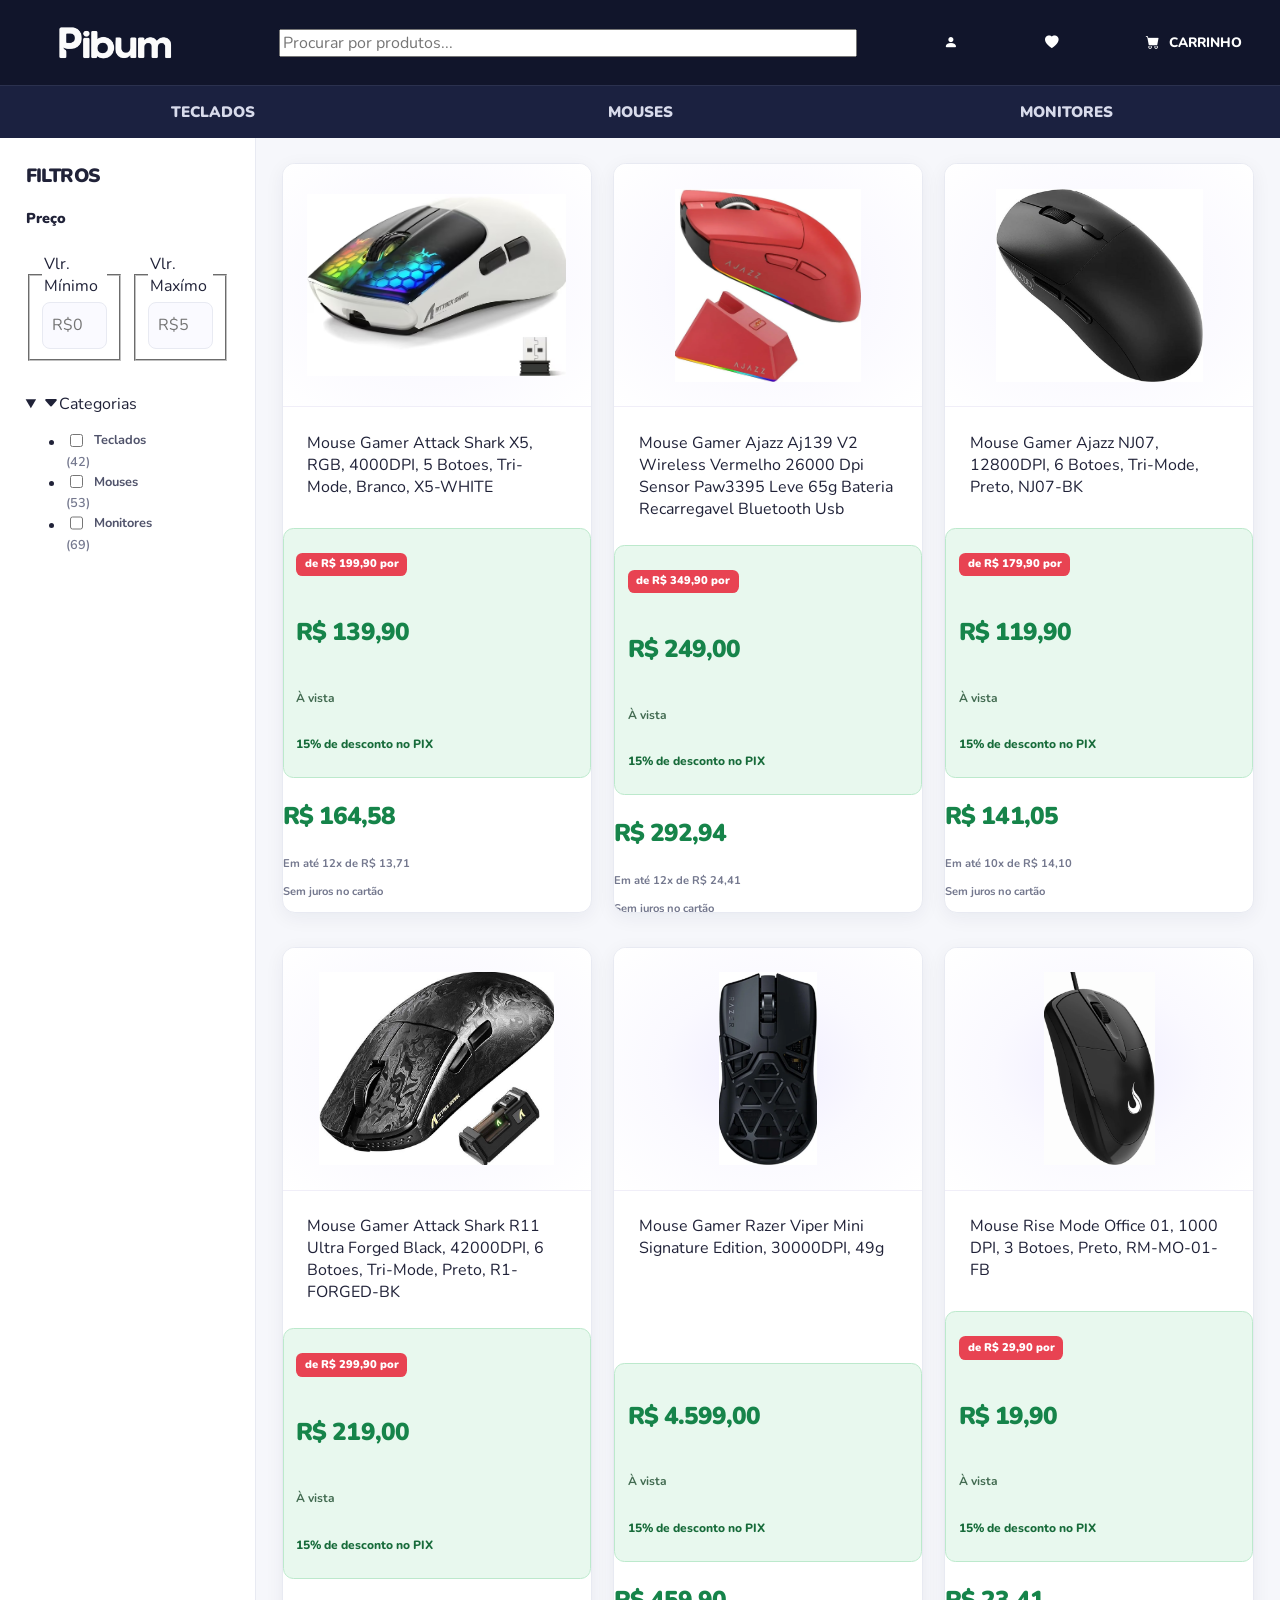
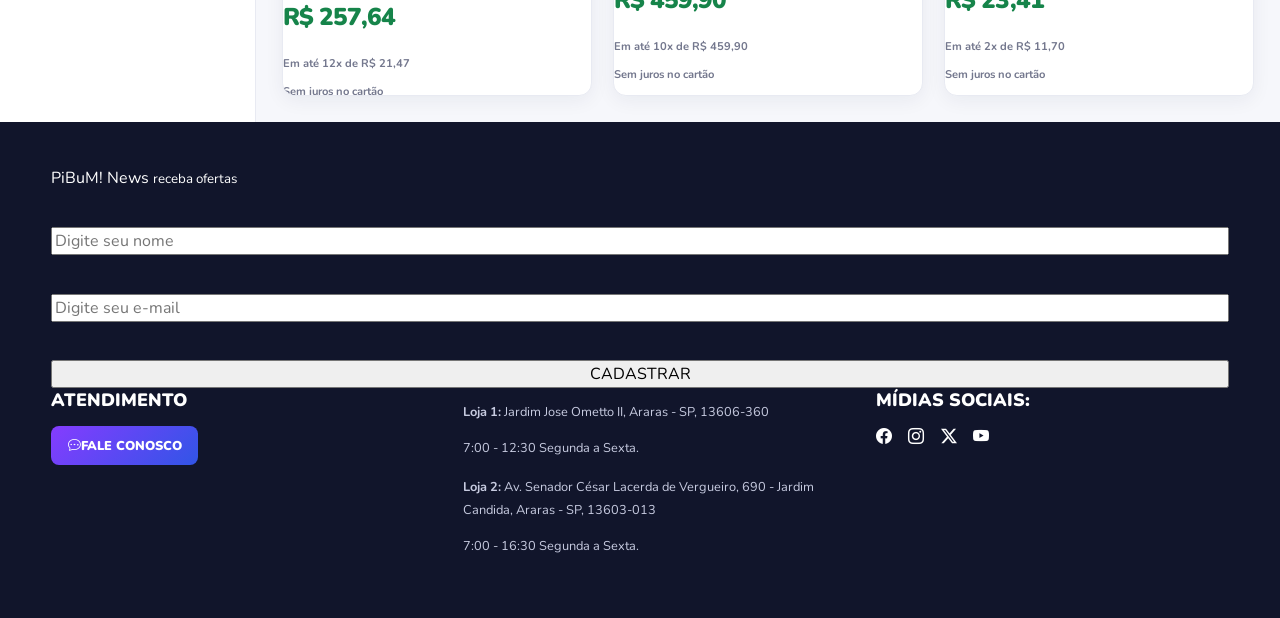
==== monitores.html @ f9accb11 "Add files via upload" ====
<!DOCTYPE html>
<html lang="pt-br">
<head>
    <meta charset="UTF-8">
    <meta name="viewport" content="width=device-width, initial-scale=1.0">
    <link rel="stylesheet" href="style.css">
    <link rel="stylesheet" href="https://cdn.jsdelivr.net/npm/bootstrap-icons@1.13.1/font/bootstrap-icons.min.css">
    <link rel="icon" type="img/png" href="imglogo/Pibum Site Logo.png">
    <title>Pikabum</title>
</head>
<body>
    <header>
        <div class="logo">
            <img src="logo-pibum.png">
        </div>
        
        <input type="search" placeholder="Procurar por produtos..." class="busca">
           
        <div class="user"><i class="bi bi-person-fill"></i></div>
            
        <div class="favoritos"><i class="bi bi-heart-fill"></i></div>
            
        <div class="carrinho">
            <i class="bi bi-cart-fill"></i>
            <div class="texto_carrinho">
                <p>CARRINHO</p>
           
            </div>
        </div>
            
    </header>
    
    <nav>
        <ul>
            <li><a href="index.html">TECLADOS</a></li>
            <li><a href="mouses.html">MOUSES</a></li>
            <li><a href="monitores.html">MONITORES</a></li>
        </ul>
    </nav>

    <aside>

        <h2>FILTROS</h2>
        <div class="blocoPrecos">
            <h3>Preço</h3>

            <div class="caixinhas">
                <div class="caixinhaMin">
                <fieldset> 
                    <legend>Vlr. Mínimo</legend>
                    <input type="number" placeholder="R$0,00" min="0">
               </fieldset>
                </div>

                <div class="caixinhaMax">
                    <fieldset>
                        <legend>Vlr. Maxímo</legend>
                        <input type="number" placeholder="R$5.000,00" min="0">
                    </fieldset>
                </div>
            </div>
        </div>

        <details open class="blocoCategorias">
            <summary><i class="bi bi-caret-down-fill"></i>Categorias</summary>
            <ul>
                <li>
                    <label>
                        <input type="checkbox"> <span>Teclados</span>
                    </label>
                    <span class="quantidade">(42)</span>
                </li>
            
                <li>
                    <label>
                        <input type="checkbox"> <span>Mouses</span>
                    </label>
                    <span class="quantidade">(53)</span>
                </li>

                <li>
                    <label>
                        <input type="checkbox"> <span>Monitores</span>
                    </label>
                    <span class="quantidade">(69)</span>
                </li>
            </ul>
        </details>
    </aside>
    <main>
    <!--MOUSE 1-->

    <div class="cardProduto">

        <div class="cardImagemCaixa">
            <img src="ATTACK SHARK X5 Wireless Gaming Mouse with Tri-Modes.png">
        </div>

        <div class="cardTexto">Mouse Gamer Attack Shark X5, RGB, 4000DPI, 5 Botoes, Tri-Mode, Branco, X5-WHITE</div>
        <div class="cardPix">
            <p class="promo">de R$ 199,90 por</p>
            <p class="preco">R$ 139,90</p>
            <p class="aVista">À vista</p>
            <p class="descontoPix">15% de desconto no PIX</p>
        </div>

        <div class="cardParcela">
            <p class="preco">R$ 164,58</p>
            <p class="infoCartao">Em até 12x de R$ 13,71</p>
            <p class="infoCartao">Sem juros no cartão</p>
        </div>
    </div>

    <!--MOUSE 2-->

    <div class="cardProduto">

        <div class="cardImagemCaixa">
            <img src="Mouse Gamer Ajazz Aj139 V2 Wireless Vermelho 26000 Dpi Sensor Paw3395 Leve 65g Bateria Recarregável Bluetooth Usb.png">
        </div>

        <div class="cardTexto">Mouse Gamer Ajazz Aj139 V2 Wireless Vermelho 26000 Dpi Sensor Paw3395 Leve 65g Bateria Recarregavel Bluetooth Usb</div>
        <div class="cardPix">
            <p class="promo">de R$ 349,90 por</p>
            <p class="preco">R$ 249,00</p>
            <p class="aVista">À vista</p>
            <p class="descontoPix">15% de desconto no PIX</p>
        </div>

        <div class="cardParcela">
            <p class="preco">R$ 292,94</p>
            <p class="infoCartao">Em até 12x de R$ 24,41</p>
            <p class="infoCartao">Sem juros no cartão</p>
        </div>
    </div>

    <!--MOUSE 3-->

    <div class="cardProduto">

        <div class="cardImagemCaixa">
            <img src="Mouse Gamer Ajazz NJ07, 12800DPI, 6 Botoes, Tri-Mode, Preto, NJ07-BK.png">
        </div>

        <div class="cardTexto">Mouse Gamer Ajazz NJ07, 12800DPI, 6 Botoes, Tri-Mode, Preto, NJ07-BK</div>
        <div class="cardPix">
            <p class="promo">de R$ 179,90 por</p>
            <p class="preco">R$ 119,90</p>
            <p class="aVista">À vista</p>
            <p class="descontoPix">15% de desconto no PIX</p>
        </div>

        <div class="cardParcela">
            <p class="preco">R$ 141,05</p>
            <p class="infoCartao">Em até 10x de R$ 14,10</p>
            <p class="infoCartao">Sem juros no cartão</p>
        </div>
    </div>

    <!--MOUSE 4-->
    <div class="cardProduto">

        <div class="cardImagemCaixa">
            <img src="Mouse Gamer Attack Shark R11 Ultra Forged Black, 42000DPI, 6 Botoes, Tri-Mode, Preto, R11-FORGED-BK.png">
        </div>

        <div class="cardTexto">Mouse Gamer Attack Shark R11 Ultra Forged Black, 42000DPI, 6 Botoes, Tri-Mode, Preto, R1-FORGED-BK</div>
        <div class="cardPix">
            <p class="promo">de R$ 299,90 por</p>
            <p class="preco">R$ 219,00</p>
            <p class="aVista">À vista</p>
            <p class="descontoPix">15% de desconto no PIX</p>
        </div>
        
        <div class="cardParcela">
            <p class="preco">R$ 257,64</p>
            <p class="infoCartao">Em até 12x de R$ 21,47</p>
            <p class="infoCartao">Sem juros no cartão</p>
        </div>
    </div>

    <!--MOUSE 5-->

    <div class="cardProduto">

        <div class="cardImagemCaixa">
            <img src="Mouse Gamer Razer Viper Mini Signature Edition, 30000DPI, 49g, 8khz_.png">
        </div>

        <div class="cardTexto">Mouse Gamer Razer Viper Mini Signature Edition, 30000DPI, 49g</div>
        <div class="cardPix">
            <p class="preco">R$ 4.599,00</p>
            <p class="aVista">À vista</p>
            <p class="descontoPix">15% de desconto no PIX</p>
        </div>

        <div class="cardParcela">
            <p class="preco">R$ 459,90</p>
            <p class="infoCartao">Em até 10x de R$ 459,90</p>
            <p class="infoCartao">Sem juros no cartão</p>
        </div>
    </div>

    <!--MOUSE 6-->

    <div class="cardProduto">

        <div class="cardImagemCaixa">
            <img src="Mouse Rise Mode Office 01, 1000 DPI, 3 Botões, Preto, RM-MO-01-FB.png">
        </div>

        <div class="cardTexto">Mouse Rise Mode Office 01, 1000 DPI, 3 Botoes, Preto, RM-MO-01-FB</div>
        <div class="cardPix">
            <p class="promo">de R$ 29,90 por</p>
            <p class="preco">R$ 19,90</p>
            <p class="aVista">À vista</p>
            <p class="descontoPix">15% de desconto no PIX</p>
        </div>

        <div class="cardParcela">
            <p class="preco">R$ 23,41</p>
            <p class="infoCartao">Em até 2x de R$ 11,70</p>
            <p class="infoCartao">Sem juros no cartão</p>
        </div>
    </div>
</main>
        <!--FOOTER-->

    <footer>
    <div class="footCad">
        <span>PiBuM! News <small>receba ofertas</small></span>
        <input type="text" placeholder="Digite seu nome">
        <input type="email" placeholder="Digite seu e-mail">
        <button>CADASTRAR</button>
    </div>
    <div class="footContent">
        <div class="footAtendimento">
        <h2>ATENDIMENTO</h2>
        <button class="buttonAtendimento"><i class="bi bi-chat-dots"></i>FALE CONOSCO</button>
    </div>

    <div class="lojaFisica">
        <div class="loja1">
            <p><strong>Loja 1: </strong>Jardim Jose Ometto II, Araras - SP, 13606-360</p>
            <p>7:00 - 12:30 Segunda a Sexta.</p>
        </div>
        <div class="loja2">
            <p><strong>Loja 2: </strong> Av. Senador César Lacerda de Vergueiro, 690 - Jardim Candida, Araras - SP, 13603-013</p>
            <p>7:00 - 16:30 Segunda a Sexta.</p>
        </div>
    </div>

    <div class="midiasSociais">
        <h2>MÍDIAS SOCIAIS:</h2>
        <div class="midiaIcons">
            <i class="bi bi-facebook"></i>
            <a href="https://www.instagram.com/breno.brunoo/"><i class="bi bi-instagram"></i></a>
            <i class="bi bi-twitter-x"></i>
            <a href="https://www.youtube.com/@caf-etec/videos"><i class="bi bi-youtube"></i></a>
        </div>
    </div>
    </div>
    </footer>
</body>
</html>
---- style.css ----
@import url('https://fonts.googleapis.com/css2?family=Nunito:wght@400;500;600;700;800;900&display=swap');

/* =========================================
   PIBUM! — VARIÁVEIS
========================================= */

:root {
    --navy: #11152b;
    --navy-light: #1b2140;
    --blue: #3155e7;
    --purple: #853cff;
    --purple-light: #f0eaff;
    --background: #f6f7fb;
    --white: #ffffff;
    --text: #202238;
    --muted: #74788e;
    --border: #e8eaf2;
    --green: #16844a;
    --red: #e84352;

    --radius: clamp(0.65rem, 1vw, 1rem);
    --page-padding: clamp(1rem, 4vw, 4rem);
    --section-gap: clamp(0.8rem, 1.5vw, 1.5rem);

    --shadow: 0 0.3rem 1.2rem rgb(24 29 65 / 6%);
    --shadow-hover: 0 0.7rem 1.8rem rgb(24 29 65 / 12%);
}

/* =========================================
   RESET
========================================= */

* {
    box-sizing: border-box;
}

html {
    scroll-behavior: smooth;
}

body {
    margin: 0;
    min-width: 320px;
    background: var(--background);
    color: var(--text);
    font-family: 'Nunito', sans-serif;

    display: grid;
    grid-template-columns: minmax(0, 1fr);
    grid-template-areas:
        "head"
        "nav"
        "filter"
        "main"
        "foot";
}

img {
    display: block;
    max-width: 100%;
}

a {
    color: inherit;
}

input,
button,
select {
    font: inherit;
}

button,
a {
    -webkit-tap-highlight-color: transparent;
}

/* =========================================
   CABEÇALHO
========================================= */

header {
    grid-area: head;
    width: 100%;
    min-width: 0;

    padding: 1.5rem var(--page-padding);

    display: flex;
    align-items: center;
    justify-content: space-between;
    flex-wrap: wrap;
    gap: clamp(0.65rem, 1.5vw, 1.5rem);

    background: var(--navy);
    color: var(--white);
}

.logo {
    display: flex;
    align-items: center;
    flex-shrink: 0;
}

.logo img {
    width: clamp(6.5rem, 12vw, 10.5rem);
    height: auto;
    object-fit: contain;
}

.busca {
    order: 5;
    width: 100%;
    min-width: 0;
}

.busca input {
    display: block;
    width: 100%;
    min-width: 0;

    padding: 0.8em 1em;

    color: var(--text);
    background: var(--white);
    border: 0.12em solid transparent;
    border-radius: 0.65rem;
    outline: none;

    font-size: clamp(0.85rem, 1.2vw, 1rem);

    transition: border-color 0.2s ease;
}

.busca input:focus {
    border-color: var(--purple);
}

.busca input::placeholder {
    color: #9295a7;
}

.user,
.favoritos,
.carrinho {
    display: flex;
    align-items: center;
    justify-content: center;
    gap: 0.45em;

    color: var(--white);
    text-decoration: none;
    font-size: clamp(0.75rem, 1vw, 1rem);
    font-weight: 800;
    white-space: nowrap;
}

.user img,
.favoritos img,
.carrinho img {
    width: 2.2rem;
    height: 2.2rem;
    object-fit: contain;
    flex-shrink: 0;
}

.texto_carrinho {
    display: none;
}

/* =========================================
   NAVEGAÇÃO
========================================= */

nav {
    grid-area: nav;
    width: 100%;
    background: var(--navy-light);
    border-top: 1px solid rgb(255 255 255 / 7%);
}

nav ul {
    display: flex;
    align-items: stretch;
    justify-content: center;

    list-style: none;
    margin: 0;
    padding: 0;
}

nav li {
    flex: 1;
    min-width: 0;
    text-align: center;
}

nav a {
    display: flex;
    align-items: center;
    justify-content: center;

    min-height: clamp(2.8rem, 4.5vw, 3.5rem);
    padding: 0.75em 0.6em;

    color: #d8dbeb;
    text-decoration: none;
    font-size: clamp(0.8rem, 1.1vw, 1rem);
    font-weight: 900;

    transition:
        color 0.2s ease,
        background-color 0.2s ease;
}

nav a:hover {
    color: var(--white);
    background: rgb(133 60 255 / 18%);
}

/* =========================================
   FILTROS
========================================= */

aside {
    grid-area: filter;
    min-width: 0;

    padding: clamp(1rem, 2vw, 2rem);

    background: var(--white);
    border-bottom: 1px solid var(--border);
}

aside h2 {
    margin: 0 0 1em;
    font-size: clamp(1.15rem, 1.5vw, 1.5rem);
    font-weight: 900;
    letter-spacing: -0.03em;
}

aside h3 {
    margin: 0 0 0.8em;
    font-size: clamp(0.9rem, 1.1vw, 1.1rem);
    font-weight: 900;
}

.blocoPrecos,
.blocoCategorias {
    margin-bottom: clamp(1.2rem, 2.5vw, 2rem);
}

.blocoPrecos {
    display: flex;
    flex-direction: column;
    gap: 0.8em;
}

.caixinhas {
    display: flex;
    align-items: center;
    gap: 4%;
    width: 100%;
}

.caixinhaMin,
.caixinhaMax {
    width: 48%;
    min-width: 0;
}

.caixinhaMin input,
.caixinhaMax input {
    width: 100%;
    min-width: 0;

    padding: 0.7em 0.6em;

    background: #fafaff;
    border: 1px solid var(--border);
    border-radius: 0.5rem;
    outline: none;
}

.caixinhaMin input:focus,
.caixinhaMax input:focus {
    border-color: var(--purple);
}

.blocoCategorias {
    display: flex;
    flex-direction: column;
    gap: 0.8em;
}

.blocoCategorias label {
    display: flex;
    align-items: center;
    gap: 0.6em;

    color: #50536b;
    font-size: clamp(0.8rem, 1vw, 0.95rem);
    font-weight: 700;
    cursor: pointer;
}

.blocoCategorias input {
    width: 1.05em;
    height: 1.05em;
    accent-color: var(--purple);
    cursor: pointer;
    flex-shrink: 0;
}

.quantidade {
    margin-left: auto;
    color: var(--muted);
    font-size: 0.8em;
    font-weight: 600;
}

/* =========================================
   VITRINE DE PRODUTOS
========================================= */

main {
    grid-area: main;
    min-width: 0;

    padding: clamp(1rem, 2.5vw, 2.5rem);

    display: grid;
    grid-template-columns: minmax(0, 1fr);
    align-content: start;
    gap: var(--section-gap);
}

/* =========================================
   CARDS DE PRODUTOS
========================================= */

.cardProduto {
    display: flex;
    flex-direction: column;
    min-width: 0;
    overflow: hidden;

    background: var(--white);
    border: 1px solid var(--border);
    border-radius: var(--radius);
    box-shadow: var(--shadow);

    transition:
        transform 0.22s ease,
        box-shadow 0.22s ease,
        border-color 0.22s ease;
}

.cardProduto:hover {
    transform: translateY(-0.25rem);
    border-color: #d8ccff;
    box-shadow: var(--shadow-hover);
}

.cardImagemCaixa {
    display: flex;
    align-items: center;
    justify-content: center;

    width: 100%;
    height: clamp(11rem, 20vw, 16rem);
    padding: 8%;

    background:
        radial-gradient(
            ellipse at center,
            #f0edff 0%,
            #faf9ff 48%,
            #ffffff 100%
        );

    border-bottom: 1px solid #f0eef8;
}

.cardImagemCaixa img {
    max-width: 100%;
    max-height: 100%;
    width: auto;
    height: auto;
    object-fit: contain;

    transition: transform 0.25s ease;
}

.cardProduto:hover .cardImagemCaixa img {
    transform: scale(1.045);
}

.cardTexto {
    display: flex;
    flex-direction: column;
    align-items: flex-start;
    flex: 1;
    gap: 0.65em;

    padding: clamp(0.9rem, 1.5vw, 1.5rem);
}

.cardTexto h2,
.cardTexto h3,
.cardTexto p {
    width: 100%;
    margin: 0;
    overflow-wrap: anywhere;
}

.cardTexto h2,
.cardTexto h3 {
    color: var(--text);
    font-size: clamp(0.95rem, 1.2vw, 1.15rem);
    font-weight: 900;
    line-height: 1.45;
}

/* =========================================
   PREÇOS E PROMOÇÕES
========================================= */

/* Área de compra à vista com destaque visual */

.cardPix {
    display: flex;
    flex-direction: column;
    gap: 0.4rem;

    width: 100%;
    padding: 0.8rem;

    color: #176b3a;
    background: #e8f8ee;
    border: 1px solid #bce9cc;
    border-radius: 0.65rem;

    font-size: clamp(0.75rem, 0.9vw, 0.9rem);
    font-weight: 700;
}

.promo {
    display: inline-flex;
    align-items: center;
    align-self: flex-start;

    padding: 0.4em 0.75em;
    border-radius: 0.4rem;

    color: var(--white);
    background: var(--red);

    font-size: clamp(0.7rem, 0.8vw, 0.8rem);
    font-weight: 900;
    line-height: 1.3;
}

.preco {
    color: var(--green);
    font-size: clamp(1.35rem, 2vw, 1.8rem);
    font-weight: 900;
    line-height: 1.2;
    letter-spacing: -0.04em;
}

.aVista {
    color: #426b51;
    font-size: clamp(0.75rem, 0.9vw, 0.9rem);
    font-weight: 700;
}

.descontoPix {
    color: #176b3a;
    font-size: clamp(0.75rem, 0.9vw, 0.9rem);
    font-weight: 800;
}

.cardParcela {
    color: #565a70;
    font-size: clamp(0.8rem, 0.95vw, 0.95rem);
    font-weight: 700;
    line-height: 1.5;
}

.infoCartao {
    color: var(--muted);
    font-size: clamp(0.7rem, 0.8vw, 0.8rem);
    line-height: 1.5;
}

/* =========================================
   RODAPÉ
========================================= */

footer {
    grid-area: foot;
    min-width: 0;

    padding: clamp(1.5rem, 3.5vw, 3.5rem) var(--page-padding);

    background: var(--navy);
    color: var(--white);
}

.footCad {
    display: flex;
    flex-direction: column;
    gap: clamp(1.5rem, 3vw, 3rem);
}

.footContent {
    display: flex;
    flex-direction: column;
    gap: clamp(1.5rem, 3vw, 3rem);
}

.footAtendimento,
.lojaFisica,
.midiasSociais {
    min-width: 0;
}

.footAtendimento h2,
.lojaFisica h2,
.midiasSociais h2 {
    margin: 0 0 0.8em;
    color: var(--white);
    font-size: clamp(1rem, 1.4vw, 1.25rem);
    font-weight: 900;
}

.footAtendimento p,
.lojaFisica p {
    color: #c7cbe0;
    font-size: clamp(0.8rem, 1vw, 0.95rem);
    line-height: 1.8;
}

.buttonAtendimento {
    display: inline-flex;
    align-items: center;
    justify-content: center;

    padding: 0.8em 1.3em;
    border: 0;
    border-radius: 0.5rem;

    color: var(--white);
    background: linear-gradient(135deg, var(--purple), var(--blue));
    text-decoration: none;
    font-size: clamp(0.8rem, 1vw, 0.95rem);
    font-weight: 900;
    cursor: pointer;

    transition:
        transform 0.2s ease,
        opacity 0.2s ease;
}

.buttonAtendimento:hover {
    transform: translateY(-0.12rem);
    opacity: 0.92;
}

.loja1,
.loja2 {
    margin-bottom: 1em;
}

.midiaIcons {
    display: flex;
    flex-wrap: wrap;
    align-items: center;
    gap: clamp(0.7rem, 1.3vw, 1.3rem);
}

.midiaIcons a {
    display: flex;
    align-items: center;
    justify-content: center;
}

.midiaIcons img {
    width: clamp(1.8rem, 2.8vw, 2.8rem);
    height: clamp(1.8rem, 2.8vw, 2.8rem);
    object-fit: contain;

    transition: transform 0.2s ease;
}

.midiaIcons a:hover img {
    transform: scale(1.12);
}

/* =========================================
   TABLET — 768px ATÉ 991px
========================================= */

@media (min-width: 768px) and (max-width: 991px) {

    body {
        grid-template-columns: 25% minmax(0, 75%);
        grid-template-areas:
            "head head"
            "nav nav"
            "filter main"
            "foot foot";
    }

    header {
        flex-wrap: nowrap;
        gap: 1.5%;
        padding: 1rem 3%;
    }

    .logo img {
        width: clamp(5.5rem, 12vw, 7rem);
    }

    .busca {
        order: initial;
        flex: 1;
        width: auto;
        min-width: 0;
    }

    .busca input {
        padding: 0.75em;
        font-size: 0.85rem;
    }

    .user,
    .favoritos,
    .carrinho {
        gap: 0.3em;
        font-size: clamp(0.65rem, 1.1vw, 0.8rem);
    }

    .user img,
    .favoritos img,
    .carrinho img {
        width: 2.3rem;
        height: 2.3rem;
    }

    .texto_carrinho {
        display: none;
    }

    nav a {
        min-height: 3rem;
        font-size: 0.9rem;
    }

    aside {
        padding: 8%;
        border-right: 1px solid var(--border);
        border-bottom: 0;
    }

    main {
        grid-template-columns: repeat(2, minmax(0, 1fr));
        gap: 3%;
        padding: 3%;
    }

    .cardImagemCaixa {
        height: clamp(9rem, 19vw, 12rem);
        padding: 7%;
    }

    .cardTexto {
        padding: 7%;
        gap: 0.6em;
    }

    .cardTexto h2,
    .cardTexto h3 {
        font-size: clamp(0.85rem, 1.5vw, 1rem);
    }

    .preco {
        font-size: clamp(1.15rem, 2.5vw, 1.45rem);
    }

    .footContent {
        display: grid;
        grid-template-columns: repeat(2, minmax(0, 1fr));
        gap: 5%;
    }
}

/* =========================================
   DESKTOP — 992px OU MAIS
========================================= */

@media (min-width: 992px) {

    body {
        grid-template-columns: 20% minmax(0, 80%);
        grid-template-areas:
            "head head"
            "nav nav"
            "filter main"
            "foot foot";
    }

    header {
        flex-wrap: nowrap;
        gap: 2%;
        padding: 1rem 3%;
    }

    .logo img {
        width: clamp(8rem, 12vw, 11rem);
    }

    .busca {
        order: initial;
        flex: 1;
        width: auto;
        min-width: 0;
        max-width: 48%;
    }

    .busca input {
        padding: 0.9em 1.1em;
        font-size: clamp(0.9rem, 1vw, 1.1rem);
    }

    /* ÍCONES MAIORES NO DESKTOP */

    .user,
    .favoritos,
    .carrinho {
        gap: 0.65em;
        font-size: clamp(0.85rem, 1vw, 1.1rem);
    }

    .user img,
    .favoritos img,
    .carrinho img {
        width: 3.2rem;
        height: 3.2rem;
    }

    .texto_carrinho {
        display: inline;
    }

    nav a {
        min-height: clamp(3rem, 4vw, 3.6rem);
        font-size: clamp(0.95rem, 1.1vw, 1.1rem);
    }

    aside {
        padding: 10%;
        border-right: 1px solid var(--border);
        border-bottom: 0;
    }

    main {
        grid-template-columns: repeat(3, minmax(0, 1fr));
        gap: 2.2%;
        padding: 2.5%;
    }

    .cardImagemCaixa {
        height: clamp(12rem, 19vw, 16rem);
        padding: 8%;
    }

    .cardTexto {
        padding: 8%;
        gap: 0.7em;
    }

    .cardTexto h2,
    .cardTexto h3 {
        font-size: clamp(1rem, 1.2vw, 1.2rem);
    }

    .preco {
        font-size: clamp(1.5rem, 1.9vw, 1.9rem);
    }

    .footContent {
        display: grid;
        grid-template-columns: repeat(3, minmax(0, 1fr));
        gap: 5%;
    }
}
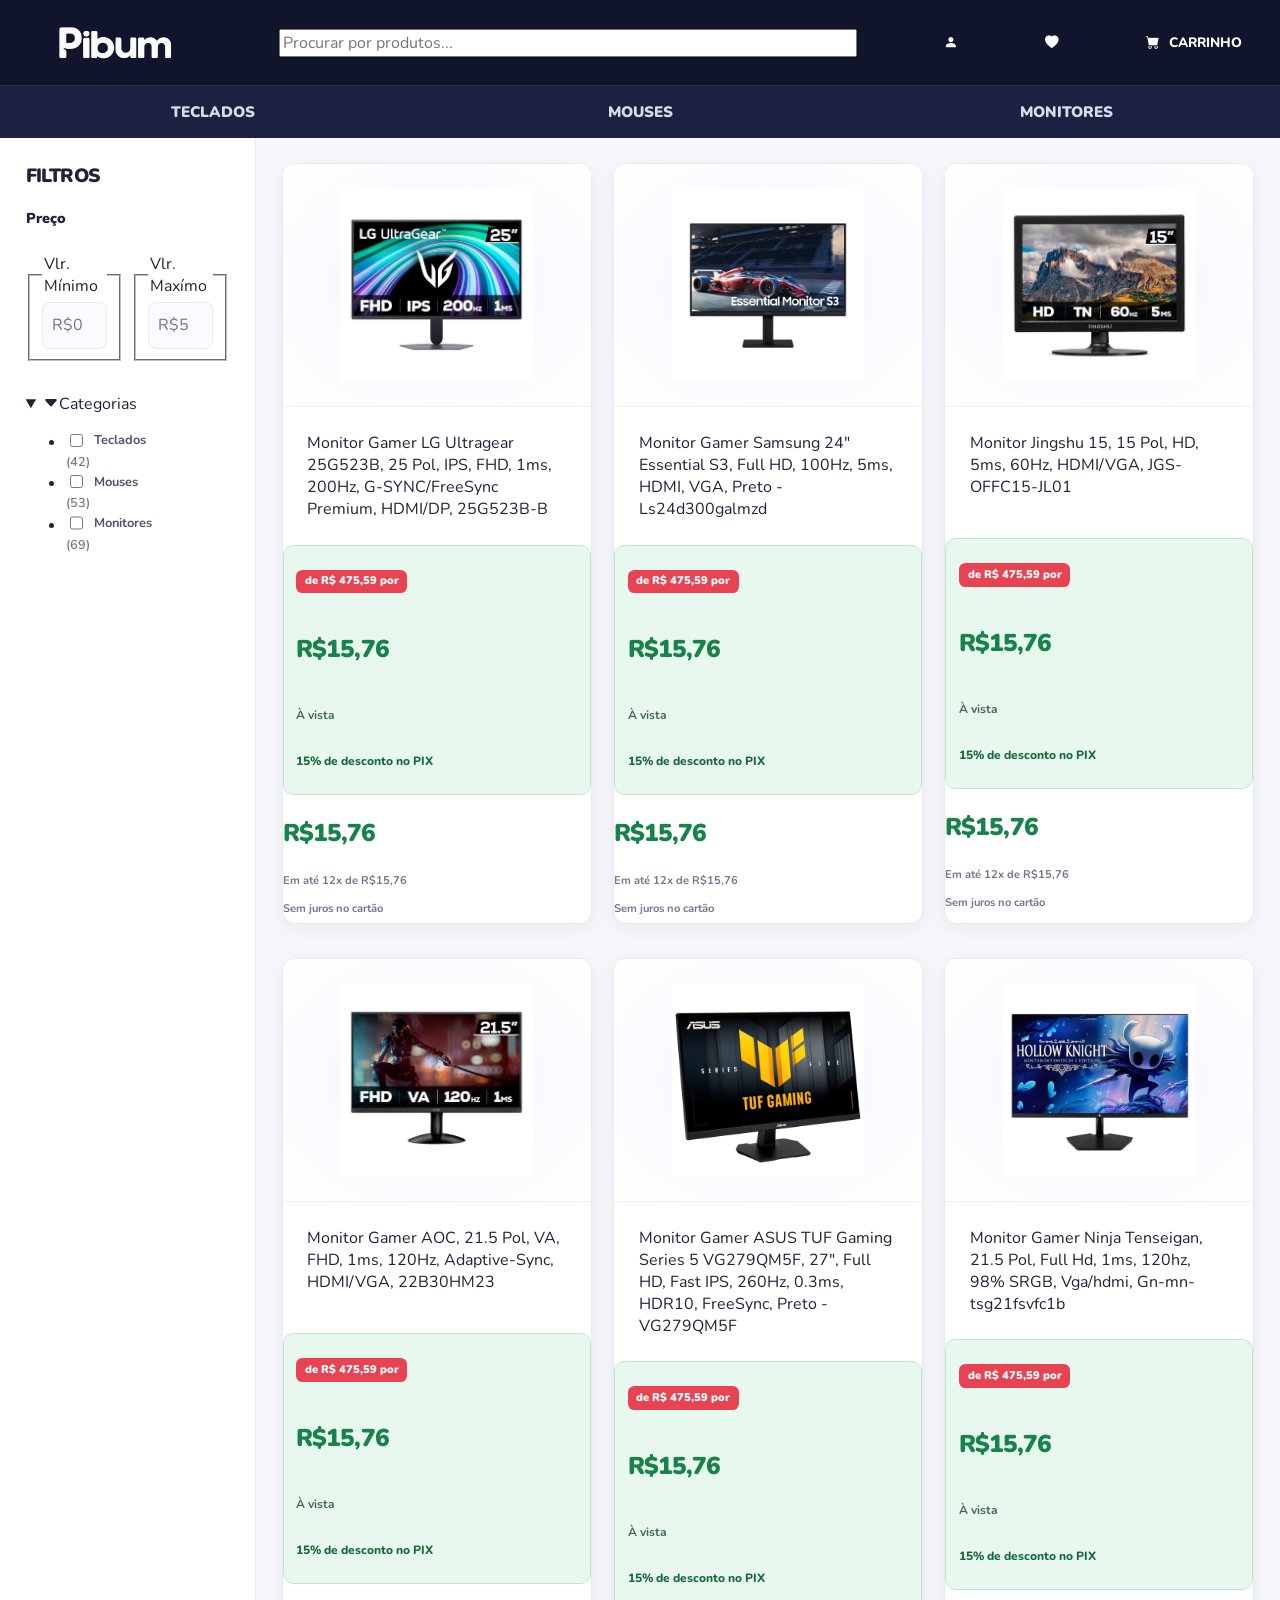
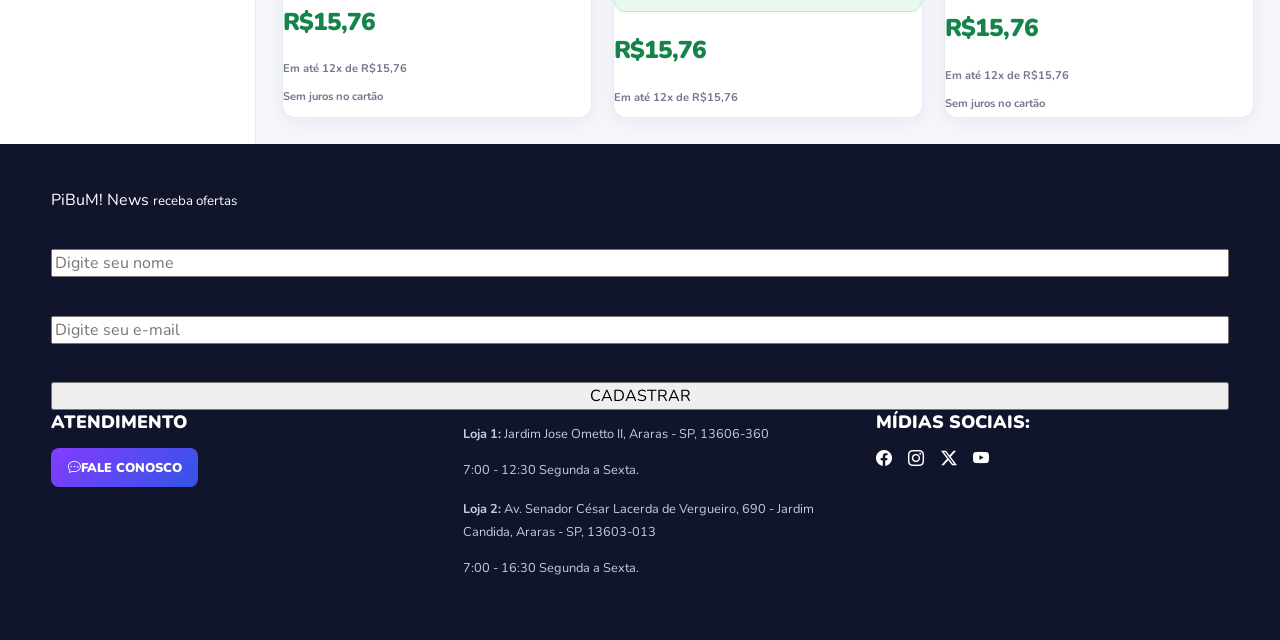
==== commit 5ac86167: "Add files via upload" ====
--- a/monitores.html
+++ b/monitores.html
@@ -24,7 +24,7 @@
             <i class="bi bi-cart-fill"></i>
             <div class="texto_carrinho">
                 <p>CARRINHO</p>
-           
+               
             </div>
         </div>
             
@@ -88,142 +88,128 @@
         </details>
     </aside>
     <main>
-    <!--MOUSE 1-->
-
-    <div class="cardProduto">
-
-        <div class="cardImagemCaixa">
-            <img src="ATTACK SHARK X5 Wireless Gaming Mouse with Tri-Modes.png">
-        </div>
-
-        <div class="cardTexto">Mouse Gamer Attack Shark X5, RGB, 4000DPI, 5 Botoes, Tri-Mode, Branco, X5-WHITE</div>
-        <div class="cardPix">
-            <p class="promo">de R$ 199,90 por</p>
-            <p class="preco">R$ 139,90</p>
-            <p class="aVista">À vista</p>
-            <p class="descontoPix">15% de desconto no PIX</p>
-        </div>
-
-        <div class="cardParcela">
-            <p class="preco">R$ 164,58</p>
-            <p class="infoCartao">Em até 12x de R$ 13,71</p>
-            <p class="infoCartao">Sem juros no cartão</p>
-        </div>
-    </div>
-
-    <!--MOUSE 2-->
-
-    <div class="cardProduto">
-
-        <div class="cardImagemCaixa">
-            <img src="Mouse Gamer Ajazz Aj139 V2 Wireless Vermelho 26000 Dpi Sensor Paw3395 Leve 65g Bateria Recarregável Bluetooth Usb.png">
-        </div>
-
-        <div class="cardTexto">Mouse Gamer Ajazz Aj139 V2 Wireless Vermelho 26000 Dpi Sensor Paw3395 Leve 65g Bateria Recarregavel Bluetooth Usb</div>
-        <div class="cardPix">
-            <p class="promo">de R$ 349,90 por</p>
-            <p class="preco">R$ 249,00</p>
-            <p class="aVista">À vista</p>
-            <p class="descontoPix">15% de desconto no PIX</p>
-        </div>
-
-        <div class="cardParcela">
-            <p class="preco">R$ 292,94</p>
-            <p class="infoCartao">Em até 12x de R$ 24,41</p>
-            <p class="infoCartao">Sem juros no cartão</p>
-        </div>
-    </div>
-
-    <!--MOUSE 3-->
-
-    <div class="cardProduto">
-
-        <div class="cardImagemCaixa">
-            <img src="Mouse Gamer Ajazz NJ07, 12800DPI, 6 Botoes, Tri-Mode, Preto, NJ07-BK.png">
-        </div>
-
-        <div class="cardTexto">Mouse Gamer Ajazz NJ07, 12800DPI, 6 Botoes, Tri-Mode, Preto, NJ07-BK</div>
-        <div class="cardPix">
-            <p class="promo">de R$ 179,90 por</p>
-            <p class="preco">R$ 119,90</p>
-            <p class="aVista">À vista</p>
-            <p class="descontoPix">15% de desconto no PIX</p>
-        </div>
-
-        <div class="cardParcela">
-            <p class="preco">R$ 141,05</p>
-            <p class="infoCartao">Em até 10x de R$ 14,10</p>
-            <p class="infoCartao">Sem juros no cartão</p>
-        </div>
-    </div>
-
-    <!--MOUSE 4-->
-    <div class="cardProduto">
-
-        <div class="cardImagemCaixa">
-            <img src="Mouse Gamer Attack Shark R11 Ultra Forged Black, 42000DPI, 6 Botoes, Tri-Mode, Preto, R11-FORGED-BK.png">
-        </div>
-
-        <div class="cardTexto">Mouse Gamer Attack Shark R11 Ultra Forged Black, 42000DPI, 6 Botoes, Tri-Mode, Preto, R1-FORGED-BK</div>
-        <div class="cardPix">
-            <p class="promo">de R$ 299,90 por</p>
-            <p class="preco">R$ 219,00</p>
-            <p class="aVista">À vista</p>
-            <p class="descontoPix">15% de desconto no PIX</p>
+        <div class="cardProduto">
+            <div class="cardImagemCaixa">
+                <img src="Monitor Gamer LG Ultragear 25G523B, 25 Pol, IPS, FHD, 1ms, 200Hz, G-SYNC_FreeSync Premium, HDMI_DP, 25G523B-B.png">
+            </div>
+
+            <div class="cardTexto">Monitor Gamer LG Ultragear 25G523B, 25 Pol, IPS, FHD, 1ms, 200Hz, G-SYNC/FreeSync Premium, HDMI/DP, 25G523B-B</div>
+
+            <div class="cardPix">
+                <p class="promo">de R$ 475,59 por</p>
+                <p class="preco">R$15,76</p>
+                <p class="aVista">À vista</p>
+                <p class="descontoPix">15% de desconto no PIX</p>
+            </div>
+            <div class="cardParcela">
+                <p class="preco">R$15,76</p>
+                <p class="infoCartao">Em até 12x de R$15,76</p>
+                <p class="infoCartao">Sem juros no cartão</p>
+            </div>
+        </div>
+
+        <div class="cardProduto">
+            <div class="cardImagemCaixa">
+                <img src="Monitor Gamer Samsung 24_ Essential S3, Full HD, 100Hz, 5ms, HDMI, VGA, Preto - Ls24d300galmzd.png">
+            </div>
+
+            <div class="cardTexto">Monitor Gamer Samsung 24" Essential S3, Full HD, 100Hz, 5ms, HDMI, VGA, Preto - Ls24d300galmzd</div>
+
+            <div class="cardPix">
+                <p class="promo">de R$ 475,59 por</p>
+                <p class="preco">R$15,76</p>
+                <p class="aVista">À vista</p>
+                <p class="descontoPix">15% de desconto no PIX</p>
+            </div>
+            <div class="cardParcela">
+                <p class="preco">R$15,76</p>
+                <p class="infoCartao">Em até 12x de R$15,76</p>
+                <p class="infoCartao">Sem juros no cartão</p>
+            </div>
+        </div>
+
+        <div class="cardProduto">
+            <div class="cardImagemCaixa">
+                <img src="Monitor Jingshu 15, 15 Pol, HD, 5ms, 60Hz, HDMI_VGA, JGS-OFFC15-JL01.png">
+            </div>
+
+            <div class="cardTexto">Monitor Jingshu 15, 15 Pol, HD, 5ms, 60Hz, HDMI/VGA, JGS-OFFC15-JL01</div>
+
+            <div class="cardPix">
+                <p class="promo">de R$ 475,59 por</p>
+                <p class="preco">R$15,76</p>
+                <p class="aVista">À vista</p>
+                <p class="descontoPix">15% de desconto no PIX</p>
+            </div>
+            <div class="cardParcela">
+                <p class="preco">R$15,76</p>
+                <p class="infoCartao">Em até 12x de R$15,76</p>
+                <p class="infoCartao">Sem juros no cartão</p>
+            </div>
+        </div>
+
+        <div class="cardProduto">
+            <div class="cardImagemCaixa">
+                <img src="Monitor-Gamer-AOC_-21.png">
+            </div>
+
+            <div class="cardTexto">Monitor Gamer AOC, 21.5 Pol, VA, FHD, 1ms, 120Hz, Adaptive-Sync, HDMI/VGA, 22B30HM23</div>
+
+           <div class="cardPix">
+                <p class="promo">de R$ 475,59 por</p>
+                <p class="preco">R$15,76</p>
+                <p class="aVista">À vista</p>
+                <p class="descontoPix">15% de desconto no PIX</p>
+            </div>
+            <div class="cardParcela">
+                <p class="preco">R$15,76</p>
+                <p class="infoCartao">Em até 12x de R$15,76</p>
+                <p class="infoCartao">Sem juros no cartão</p>
+            </div>
+        </div>
+
+        <div class="cardProduto">
+            <div class="cardImagemCaixa">
+                <img src="Monitor-Gamer-ASUS-TUF-Gaming-Series-5-VG279QM5F_-27__-Full-HD_-Fast-IPS_-260Hz_-0_1.png">
+            </div>
+
+            <div class="cardTexto">Monitor Gamer ASUS TUF Gaming Series 5 VG279QM5F, 27", Full HD, Fast IPS, 260Hz, 0.3ms, HDR10, FreeSync, Preto - VG279QM5F</div>
+
+            <div class="cardPix">
+                <p class="promo">de R$ 475,59 por</p>
+                <p class="preco">R$15,76</p>
+                <p class="aVista">À vista</p>
+                <p class="descontoPix">15% de desconto no PIX</p>
+            </div>
+            <div class="cardParcela">
+                <p class="preco">R$15,76</p>
+                <p class="infoCartao">Em até 12x de R$15,76</p>
+                <p class="infoCartao">Sem juros no cartão</p>
+            </div>
+        </div>
+
+        <div class="cardProduto">
+            <div class="cardImagemCaixa">
+                <img src="Monitor-Gamer-Ninja-Tenseigan_-21.png">
+            </div>
+
+            <div class="cardTexto">Monitor Gamer Ninja Tenseigan, 21.5 Pol, Full Hd, 1ms, 120hz, 98% SRGB, Vga/hdmi, Gn-mn-tsg21fsvfc1b</div>
+
+            <div class="cardPix">
+                <p class="promo">de R$ 475,59 por</p>
+                <p class="preco">R$15,76</p>
+                <p class="aVista">À vista</p>
+                <p class="descontoPix">15% de desconto no PIX</p>
+            </div>
+            <div class="cardParcela">
+                <p class="preco">R$15,76</p>
+                <p class="infoCartao">Em até 12x de R$15,76</p>
+                <p class="infoCartao">Sem juros no cartão</p>
+            </div>
         </div>
         
-        <div class="cardParcela">
-            <p class="preco">R$ 257,64</p>
-            <p class="infoCartao">Em até 12x de R$ 21,47</p>
-            <p class="infoCartao">Sem juros no cartão</p>
-        </div>
-    </div>
-
-    <!--MOUSE 5-->
-
-    <div class="cardProduto">
-
-        <div class="cardImagemCaixa">
-            <img src="Mouse Gamer Razer Viper Mini Signature Edition, 30000DPI, 49g, 8khz_.png">
-        </div>
-
-        <div class="cardTexto">Mouse Gamer Razer Viper Mini Signature Edition, 30000DPI, 49g</div>
-        <div class="cardPix">
-            <p class="preco">R$ 4.599,00</p>
-            <p class="aVista">À vista</p>
-            <p class="descontoPix">15% de desconto no PIX</p>
-        </div>
-
-        <div class="cardParcela">
-            <p class="preco">R$ 459,90</p>
-            <p class="infoCartao">Em até 10x de R$ 459,90</p>
-            <p class="infoCartao">Sem juros no cartão</p>
-        </div>
-    </div>
-
-    <!--MOUSE 6-->
-
-    <div class="cardProduto">
-
-        <div class="cardImagemCaixa">
-            <img src="Mouse Rise Mode Office 01, 1000 DPI, 3 Botões, Preto, RM-MO-01-FB.png">
-        </div>
-
-        <div class="cardTexto">Mouse Rise Mode Office 01, 1000 DPI, 3 Botoes, Preto, RM-MO-01-FB</div>
-        <div class="cardPix">
-            <p class="promo">de R$ 29,90 por</p>
-            <p class="preco">R$ 19,90</p>
-            <p class="aVista">À vista</p>
-            <p class="descontoPix">15% de desconto no PIX</p>
-        </div>
-
-        <div class="cardParcela">
-            <p class="preco">R$ 23,41</p>
-            <p class="infoCartao">Em até 2x de R$ 11,70</p>
-            <p class="infoCartao">Sem juros no cartão</p>
-        </div>
-    </div>
-</main>
+        
+    </main>
         <!--FOOTER-->
 
     <footer>
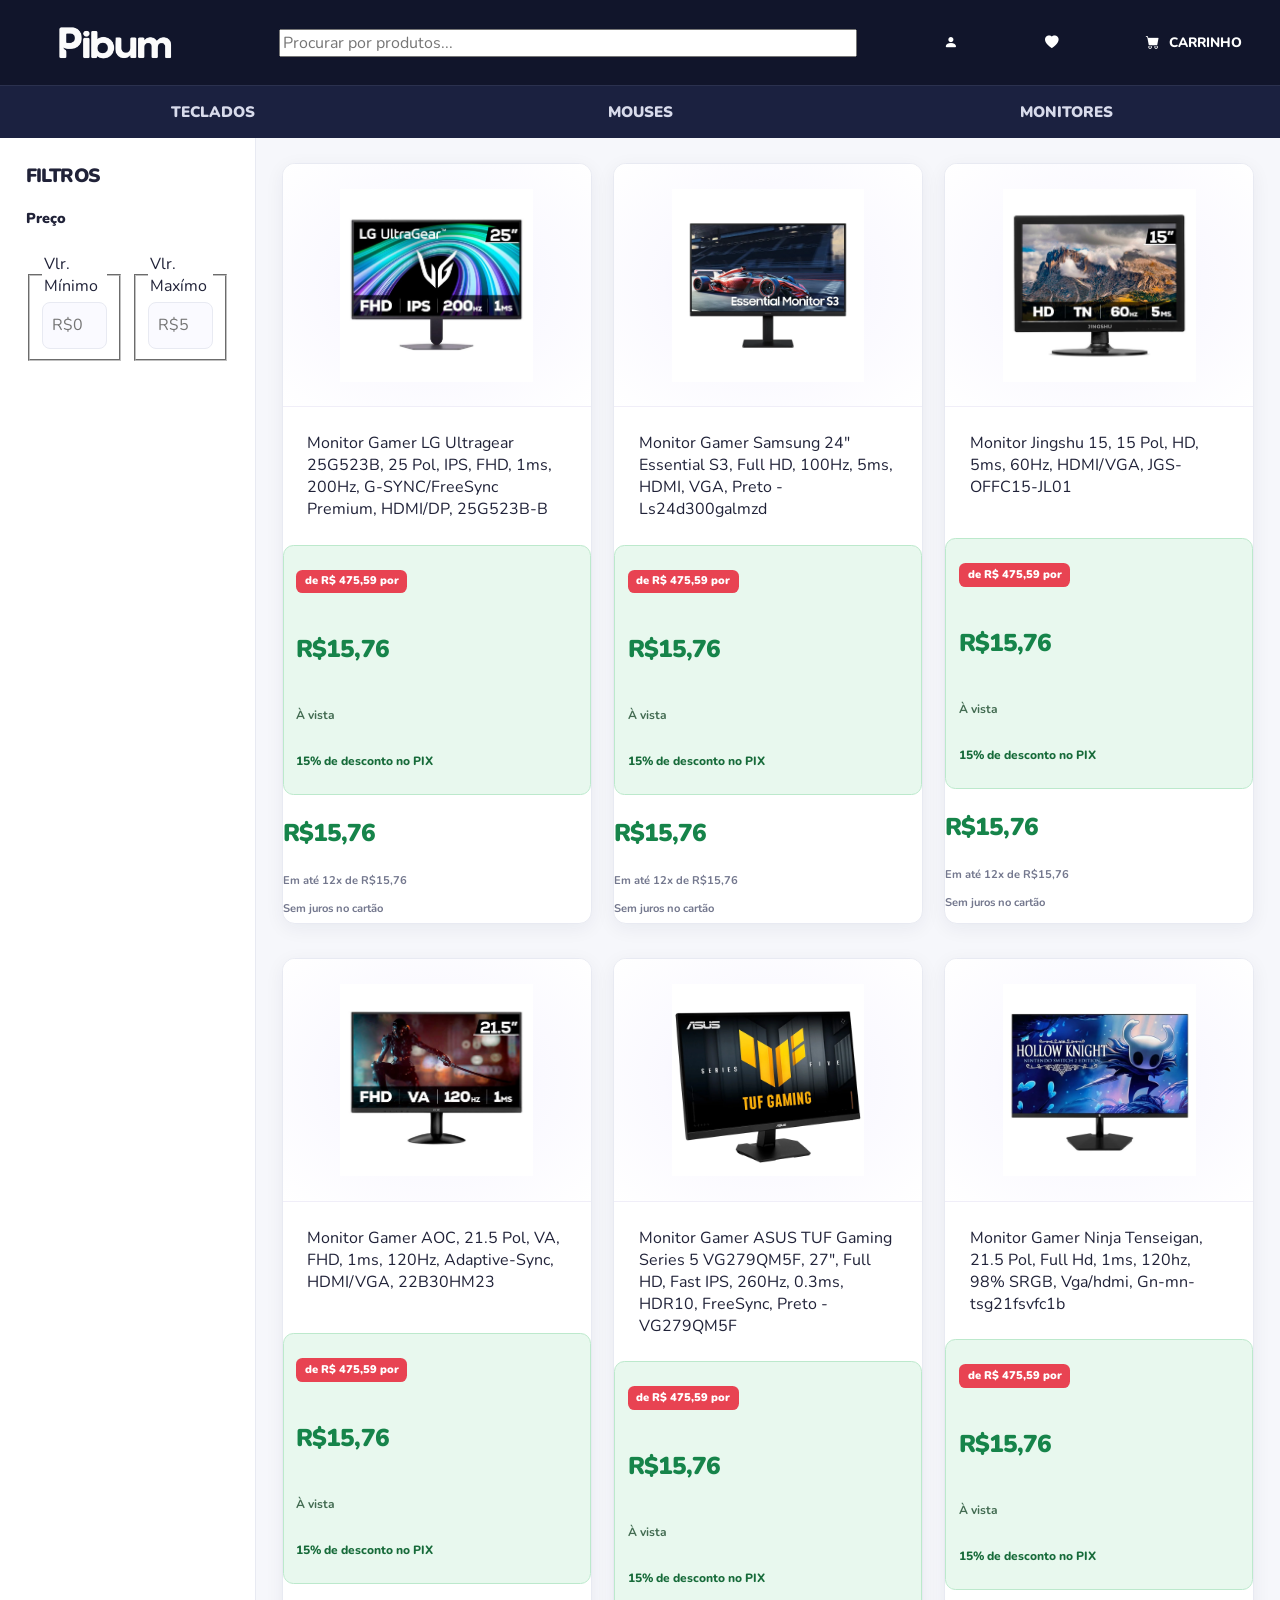
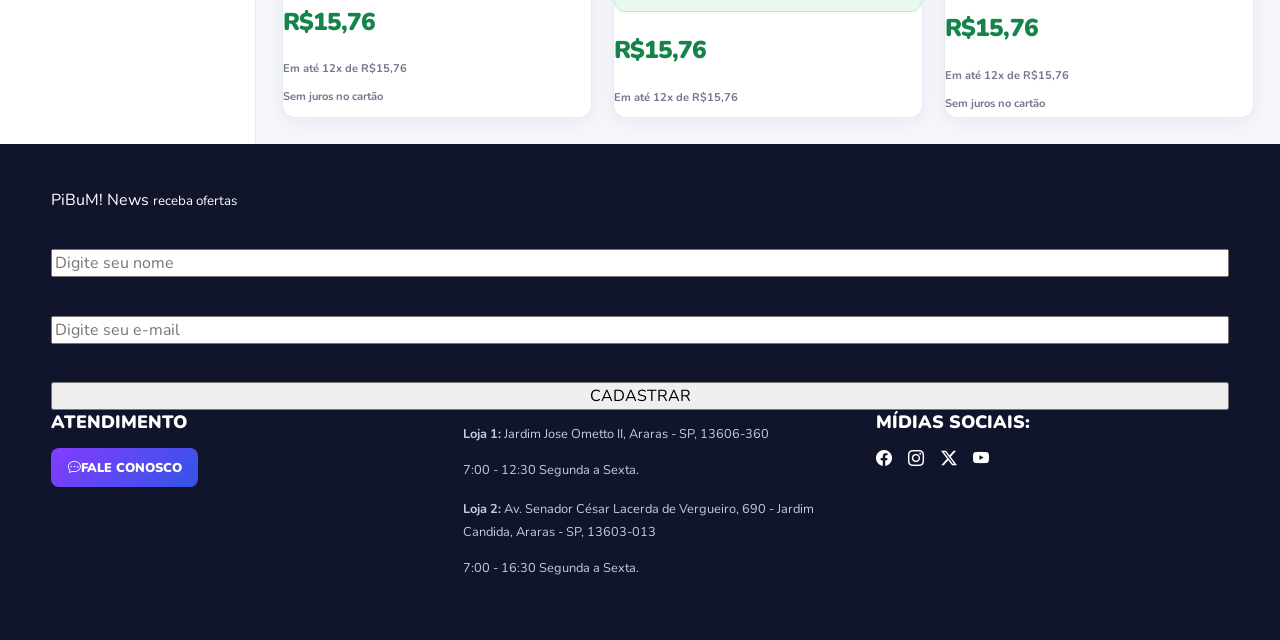
==== commit 678b77c6: "Fix HTML formatting and remove excess lines" ====
--- a/monitores.html
+++ b/monitores.html
@@ -61,31 +61,7 @@
             </div>
         </div>
 
-        <details open class="blocoCategorias">
-            <summary><i class="bi bi-caret-down-fill"></i>Categorias</summary>
-            <ul>
-                <li>
-                    <label>
-                        <input type="checkbox"> <span>Teclados</span>
-                    </label>
-                    <span class="quantidade">(42)</span>
-                </li>
-            
-                <li>
-                    <label>
-                        <input type="checkbox"> <span>Mouses</span>
-                    </label>
-                    <span class="quantidade">(53)</span>
-                </li>
-
-                <li>
-                    <label>
-                        <input type="checkbox"> <span>Monitores</span>
-                    </label>
-                    <span class="quantidade">(69)</span>
-                </li>
-            </ul>
-        </details>
+       
     </aside>
     <main>
         <div class="cardProduto">
@@ -248,4 +224,4 @@
     </div>
     </footer>
 </body>
-</html>+</html>
